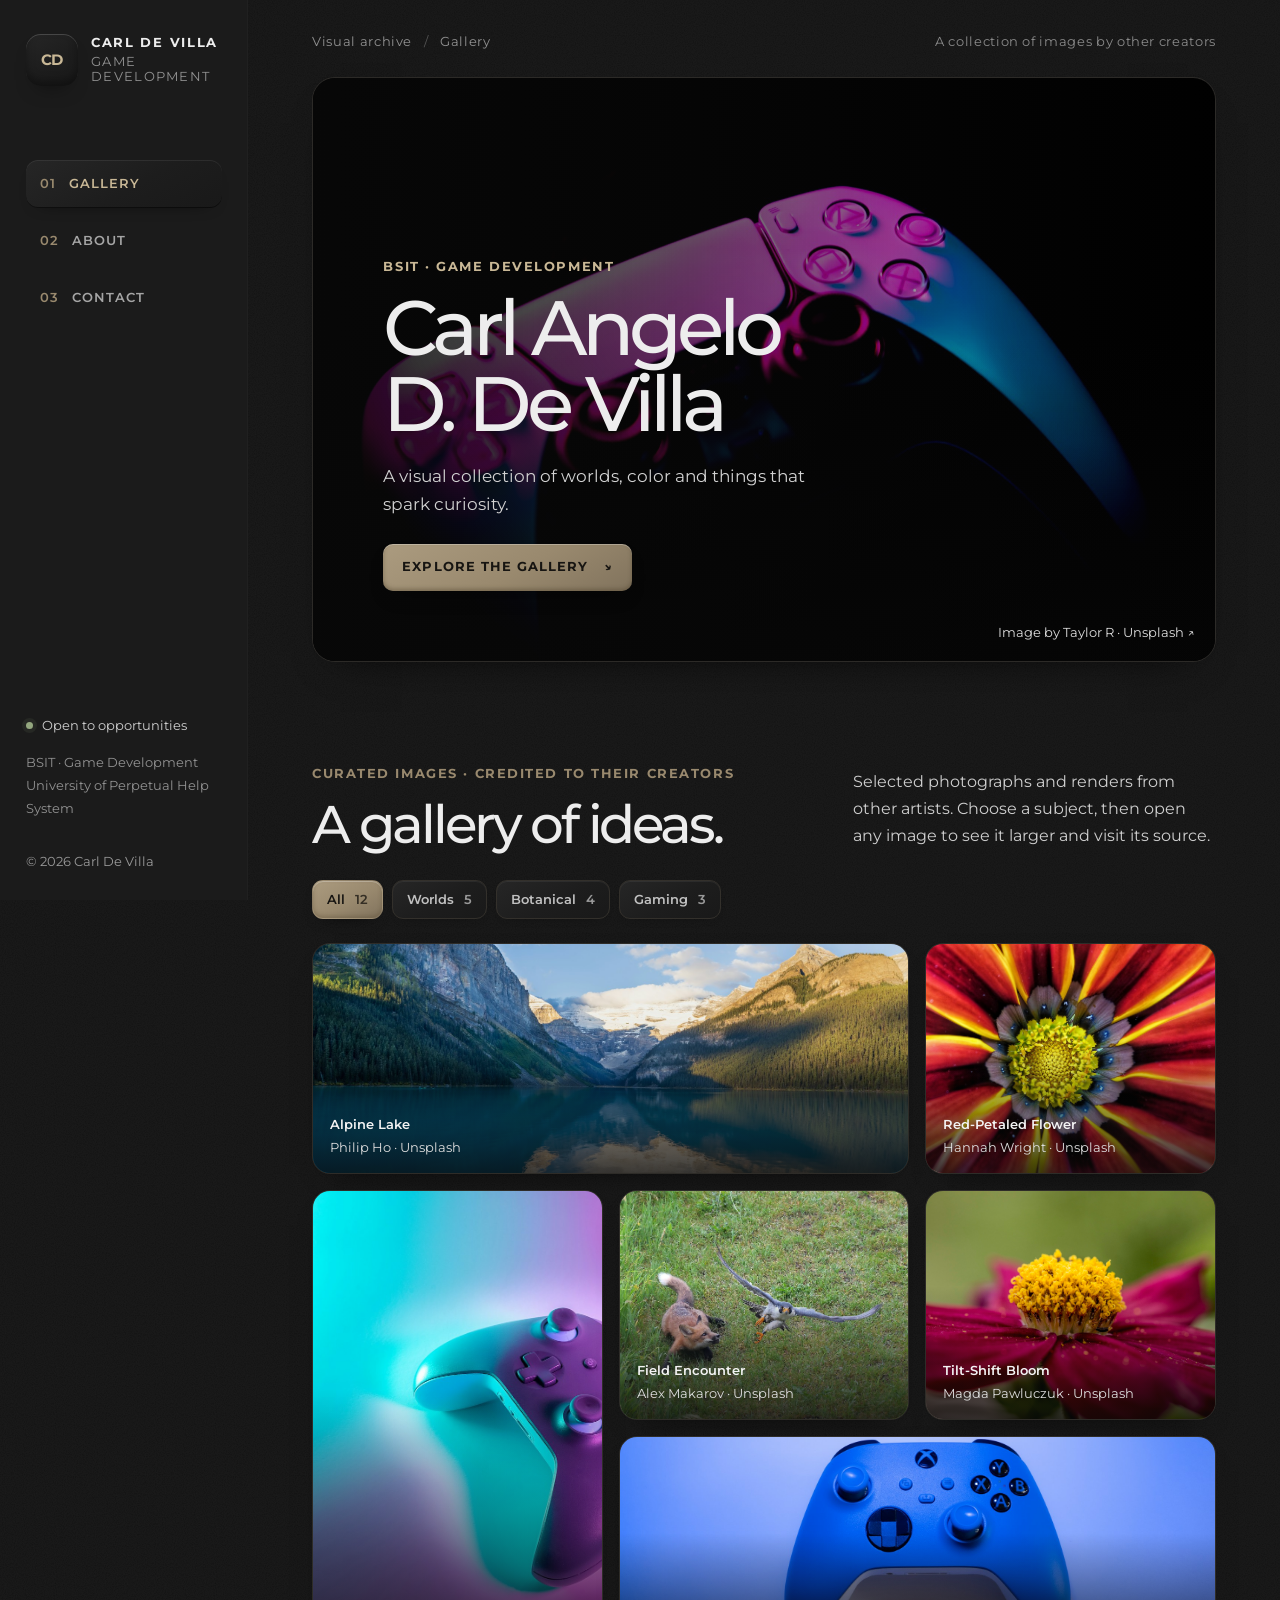
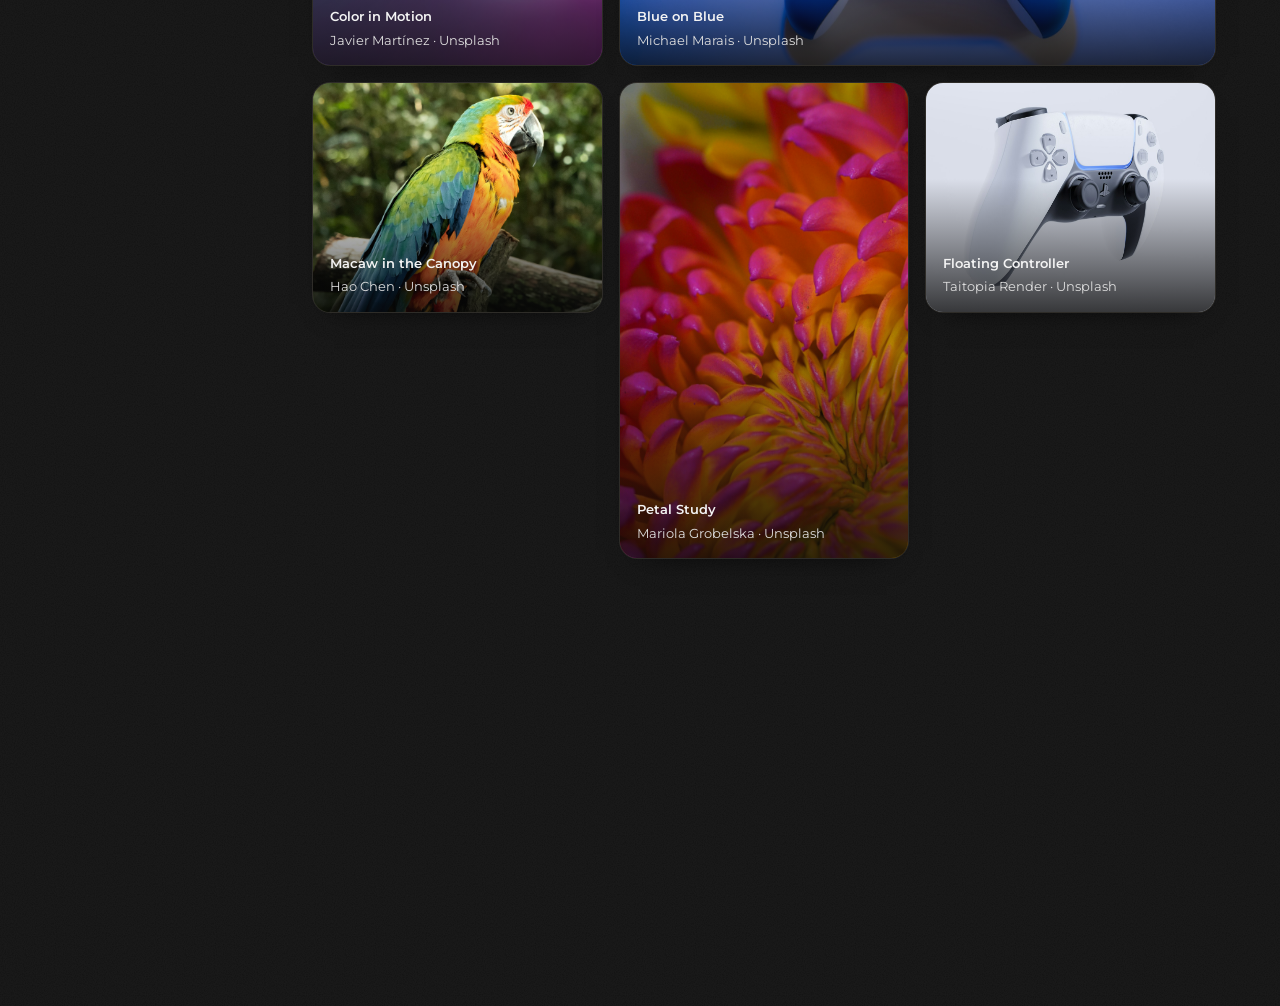
==== index.html @ 21df30ee "Build DeVilla portfolio site" ====
<!doctype html>
<html lang="en">
<head>
  <meta charset="utf-8">
  <meta name="viewport" content="width=device-width, initial-scale=1">
  <meta name="theme-color" content="#121212">
  <meta name="description" content="A curated visual gallery by Carl Angelo D. De Villa, a BSIT Game Development student.">
  <title>Carl Angelo D. De Villa — Visual Gallery</title>
  <link rel="icon" href="assets/images/favicon.svg" type="image/svg+xml">
  <link rel="preconnect" href="https://fonts.googleapis.com">
  <link rel="preconnect" href="https://fonts.gstatic.com" crossorigin>
  <link href="https://fonts.googleapis.com/css2?family=Montserrat:wght@400;500;600;700&display=swap" rel="stylesheet">
  <link rel="stylesheet" href="assets/css/site.css">
</head>
<body>
  <a class="skip-link" href="#main">Skip to content</a>
  <div class="layout">
    <aside class="sidebar">
      <div class="sidebar-top">
        <a class="brand" href="index.html" aria-label="Carl De Villa, gallery home">
          <span class="brand-mark" aria-hidden="true">CD</span>
          <span class="brand-copy"><strong>CARL DE VILLA</strong><small>GAME DEVELOPMENT</small></span>
        </a>
        <button class="menu-toggle" type="button" aria-expanded="false" aria-controls="site-nav" aria-label="Open navigation"><span></span><span></span></button>
      </div>
      <nav class="nav" id="site-nav" aria-label="Main navigation">
        <a class="nav-link active" href="index.html" aria-current="page"><span class="nav-number">01</span> Gallery</a>
        <a class="nav-link" href="about.html"><span class="nav-number">02</span> About</a>
        <a class="nav-link" href="contact.html"><span class="nav-number">03</span> Contact</a>
      </nav>
      <div class="sidebar-bottom">
        <p class="availability"><span class="status-dot"></span> Open to opportunities</p>
        <p class="sidebar-note">BSIT · Game Development<br>University of Perpetual Help System</p>
        <span class="sidebar-copyright">© 2026 Carl De Villa</span>
      </div>
    </aside>

    <main id="main" class="main-content">
      <header class="topline">
        <span class="breadcrumb">Visual archive <span>/</span> Gallery</span>
        <span class="topline-note">A collection of images by other creators</span>
      </header>

      <section class="hero clay-panel" data-reveal aria-labelledby="hero-title">
        <img class="hero-image" src="assets/images/hero-controller.jpg" alt="A game controller illuminated in vivid magenta and blue light" fetchpriority="high">
        <div class="hero-shade"></div>
        <div class="hero-copy">
          <p class="eyebrow">BSIT · GAME DEVELOPMENT</p>
          <h1 id="hero-title">Carl Angelo<br>D. De Villa</h1>
          <p class="hero-subtitle">A visual collection of worlds, color and things that spark curiosity.</p>
          <a class="button button-gold" href="#gallery">Explore the gallery <span aria-hidden="true">↘</span></a>
        </div>
        <a class="hero-credit" href="https://unsplash.com/photos/a-video-game-controller-wjER4Ywen0M" target="_blank" rel="noreferrer">Image by Taylor R · Unsplash ↗</a>
      </section>

      <section class="gallery-section" id="gallery" aria-labelledby="gallery-title">
        <div class="section-heading" data-reveal>
          <div>
            <p class="eyebrow">CURATED IMAGES · CREDITED TO THEIR CREATORS</p>
            <h2 id="gallery-title">A gallery of ideas.</h2>
          </div>
          <p class="section-intro">Selected photographs and renders from other artists. Choose a subject, then open any image to see it larger and visit its source.</p>
        </div>

        <div class="filters" data-reveal role="group" aria-label="Filter gallery images">
          <button class="filter-button active" type="button" data-filter="all" aria-pressed="true">All <span>12</span></button>
          <button class="filter-button" type="button" data-filter="worlds" aria-pressed="false">Worlds <span>5</span></button>
          <button class="filter-button" type="button" data-filter="botanical" aria-pressed="false">Botanical <span>4</span></button>
          <button class="filter-button" type="button" data-filter="gaming" aria-pressed="false">Gaming <span>3</span></button>
        </div>

        <div class="gallery-grid">
          <button class="gallery-item item-wide" data-reveal type="button" data-category="worlds" data-image="assets/images/alpine-lake.jpg" data-title="Alpine Lake" data-credit="Philip Ho" data-source="https://unsplash.com/photos/a-lake-surrounded-by-mountains-under-a-blue-sky-2HFe1VFPlyQ" aria-label="View Alpine Lake by Philip Ho larger">
            <img src="assets/images/alpine-lake.jpg" alt="A clear alpine lake reflecting a mountain range" loading="lazy">
            <span class="image-open" aria-hidden="true">↗</span><span class="image-caption"><strong>Alpine Lake</strong><small>Philip Ho · Unsplash</small></span>
          </button>
          <button class="gallery-item" data-reveal type="button" data-category="botanical" data-image="assets/images/flower-red.jpg" data-title="Red-Petaled Flower" data-credit="Hannah Wright" data-source="https://unsplash.com/photos/red-petaled-flower-SWt5onUb10I" aria-label="View Red-Petaled Flower by Hannah Wright larger">
            <img src="assets/images/flower-red.jpg" alt="Close-up of a red flower with yellow and purple details" loading="lazy">
            <span class="image-open" aria-hidden="true">↗</span><span class="image-caption"><strong>Red-Petaled Flower</strong><small>Hannah Wright · Unsplash</small></span>
          </button>
          <button class="gallery-item item-tall" data-reveal type="button" data-category="gaming" data-image="assets/images/controller-red.jpg" data-title="Color in Motion" data-credit="Javier Martínez" data-source="https://unsplash.com/photos/red-xbox-one-game-controller-hUD0PUczwJQ" aria-label="View Color in Motion by Javier Martínez larger">
            <img src="assets/images/controller-red.jpg" alt="A red game controller photographed in colored light" loading="lazy">
            <span class="image-open" aria-hidden="true">↗</span><span class="image-caption"><strong>Color in Motion</strong><small>Javier Martínez · Unsplash</small></span>
          </button>
          <button class="gallery-item" data-reveal type="button" data-category="worlds" data-image="assets/images/fox-field.jpg" data-title="Field Encounter" data-credit="Alex Makarov" data-source="https://unsplash.com/photos/a-red-fox-chasing-a-bird-in-the-grass-o6L7-a0dQ_0" aria-label="View Field Encounter by Alex Makarov larger">
            <img src="assets/images/fox-field.jpg" alt="A fox and a bird in a grassy field" loading="lazy">
            <span class="image-open" aria-hidden="true">↗</span><span class="image-caption"><strong>Field Encounter</strong><small>Alex Makarov · Unsplash</small></span>
          </button>
          <button class="gallery-item" data-reveal type="button" data-category="botanical" data-image="assets/images/flower-pink.jpg" data-title="Tilt-Shift Bloom" data-credit="Magda Pawluczuk" data-source="https://unsplash.com/photos/pink-flower-in-tilt-shift-lens-6fVCfBMdAok" aria-label="View Tilt-Shift Bloom by Magda Pawluczuk larger">
            <img src="assets/images/flower-pink.jpg" alt="A pink flower in a shallow-focus close-up" loading="lazy">
            <span class="image-open" aria-hidden="true">↗</span><span class="image-caption"><strong>Tilt-Shift Bloom</strong><small>Magda Pawluczuk · Unsplash</small></span>
          </button>
          <button class="gallery-item item-wide" data-reveal type="button" data-category="gaming" data-image="assets/images/controller-blue.jpg" data-title="Blue on Blue" data-credit="Michael Marais" data-source="https://unsplash.com/photos/a-close-up-of-a-blue-controller-on-a-blue-background-7XEwZIM6mf0" aria-label="View Blue on Blue by Michael Marais larger">
            <img src="assets/images/controller-blue.jpg" alt="A blue gaming controller against a blue background" loading="lazy">
            <span class="image-open" aria-hidden="true">↗</span><span class="image-caption"><strong>Blue on Blue</strong><small>Michael Marais · Unsplash</small></span>
          </button>
          <button class="gallery-item" data-reveal type="button" data-category="worlds" data-image="assets/images/macaw.jpg" data-title="Macaw in the Canopy" data-credit="Hao Chen" data-source="https://unsplash.com/es/fotos/un-colorido-guacamayo-se-pos-a-en-la-rama-de-un-arbol-PMeJhkvUKUA" aria-label="View Macaw in the Canopy by Hao Chen larger">
            <img src="assets/images/macaw.jpg" alt="A colorful macaw perched among green leaves" loading="lazy">
            <span class="image-open" aria-hidden="true">↗</span><span class="image-caption"><strong>Macaw in the Canopy</strong><small>Hao Chen · Unsplash</small></span>
          </button>
          <button class="gallery-item item-tall" data-reveal type="button" data-category="botanical" data-image="assets/images/flower-petals.jpg" data-title="Petal Study" data-credit="Mariola Grobelska" data-source="https://unsplash.com/pt-br/fotografias/close-up-de-petalas-de-flores-vermelhas-e-alaranjadas-vibrantes-y5XjqdMdlKo" aria-label="View Petal Study by Mariola Grobelska larger">
            <img src="assets/images/flower-petals.jpg" alt="Layered red, orange, and pink flower petals" loading="lazy">
            <span class="image-open" aria-hidden="true">↗</span><span class="image-caption"><strong>Petal Study</strong><small>Mariola Grobelska · Unsplash</small></span>
          </button>
          <button class="gallery-item" data-reveal type="button" data-category="gaming" data-image="assets/images/controller-render.jpg" data-title="Floating Controller" data-credit="Taitopia Render" data-source="https://unsplash.com/photos/a-video-game-controller-flying-through-the-air-B6oBCNG7IK4" aria-label="View Floating Controller by Taitopia Render larger">
            <img src="assets/images/controller-render.jpg" alt="A clean 3D render of a game controller floating against a pale backdrop" loading="lazy">
            <span class="image-open" aria-hidden="true">↗</span><span class="image-caption"><strong>Floating Controller</strong><small>Taitopia Render · Unsplash</small></span>
          </button>
          <button class="gallery-item" data-reveal type="button" data-category="botanical" data-image="assets/images/flower-yellow.jpg" data-title="Yellow Flower Study" data-credit="Anna Rozwadowska" data-source="https://unsplash.com/photos/yellow-and-black-flower-in-macro-lens-photography-UBiMNCmJEk0" aria-label="View Yellow Flower Study by Anna Rozwadowska larger">
            <img src="assets/images/flower-yellow.jpg" alt="A yellow flower viewed close up, showing its detailed center" loading="lazy">
            <span class="image-open" aria-hidden="true">↗</span><span class="image-caption"><strong>Yellow Flower Study</strong><small>Anna Rozwadowska · Unsplash</small></span>
          </button>
          <button class="gallery-item item-wide" data-reveal type="button" data-category="worlds" data-image="assets/images/city-night.jpg" data-title="After Dark" data-credit="Tsuyoshi Kozu" data-source="https://unsplash.com/photos/skyscrapers-with-illuminated-windows-at-night-ilFsK20ZP4c" aria-label="View After Dark by Tsuyoshi Kozu larger">
            <img src="assets/images/city-night.jpg" alt="City skyscrapers glowing after dark" loading="lazy">
            <span class="image-open" aria-hidden="true">↗</span><span class="image-caption"><strong>After Dark</strong><small>Tsuyoshi Kozu · Unsplash</small></span>
          </button>
          <button class="gallery-item" data-reveal type="button" data-category="worlds" data-image="assets/images/aurora.jpg" data-title="Northern Lights" data-credit="Vincent Guth" data-source="https://unsplash.com/photos/silhouette-of-trees-near-aurora-borealis-at-night-62V7ntlKgL8" aria-label="View Northern Lights by Vincent Guth larger">
            <img src="assets/images/aurora.jpg" alt="Aurora Borealis glowing above a pine forest at night" loading="lazy">
            <span class="image-open" aria-hidden="true">↗</span><span class="image-caption"><strong>Northern Lights</strong><small>Vincent Guth · Unsplash</small></span>
          </button>
        </div>

        <p class="gallery-footnote" data-reveal>All photographs and renders belong to their credited creators. Select a credit to visit the original image page on Unsplash.</p>
      </section>

      <footer class="site-footer" data-reveal>
        <a class="footer-name" href="about.html">Carl Angelo D. De Villa</a>
        <p>Visual archive · 2026</p>
      </footer>
    </main>
  </div>

  <dialog class="lightbox" aria-label="Image viewer">
    <button class="lightbox-close" type="button" aria-label="Close image viewer">×</button>
    <button class="lightbox-nav previous" type="button" aria-label="Previous image">←</button>
    <figure>
      <img src="" alt="">
      <figcaption><span class="lightbox-title"></span><a class="lightbox-source" href="#" target="_blank" rel="noreferrer"></a></figcaption>
    </figure>
    <button class="lightbox-nav next" type="button" aria-label="Next image">→</button>
  </dialog>
  <script src="assets/js/site.js" defer></script>
</body>
</html>
---- assets/css/site.css ----
:root {
  color-scheme: dark;
  --bg: #121212;
  --side: #1b1b1b;
  --surface: #1c1c1c;
  --line: #292929;
  --text: #ededed;
  --soft: #cfcfcf;
  --muted: #a5a5a5;
  --dim: #929292;
  --accent: #99896e;
  --accent-hi: #c9b896;
  --clay-bg: linear-gradient(150deg, #262626 0%, #1d1d1d 55%, #191919 100%);
  --clay-shadow: inset 0 1px 0 rgba(255,255,255,.07), inset 0 -1px 0 rgba(0,0,0,.55), 0 18px 40px -28px rgba(0,0,0,.9);
  --clay-gold: linear-gradient(150deg, #ab9b7f 0%, #99896e 55%, #81735d 100%);
  --ease: cubic-bezier(.2,.7,.2,1);
  --gutter: clamp(22px, 5vw, 76px);
}

* { box-sizing: border-box; }
html { min-width: 320px; scroll-behavior: smooth; background: var(--bg); }
body {
  min-width: 320px;
  margin: 0;
  color: var(--text);
  background-color: var(--bg);
  background-image: url("data:image/svg+xml,%3Csvg xmlns='http://www.w3.org/2000/svg' width='160' height='160'%3E%3Cfilter id='n'%3E%3CfeTurbulence type='fractalNoise' baseFrequency='.9' numOctaves='2' stitchTiles='stitch'/%3E%3CfeColorMatrix values='0 0 0 0 1 0 0 0 0 1 0 0 0 0 1 0 0 0 .045 0'/%3E%3C/filter%3E%3Crect width='100%25' height='100%25' filter='url(%23n)'/%3E%3C/svg%3E");
  font-family: Montserrat, system-ui, sans-serif;
  font-size: 16px;
  line-height: 1.65;
  -webkit-font-smoothing: antialiased;
}
a { color: inherit; text-decoration: none; }
button { color: inherit; font: inherit; }
img { display: block; max-width: 100%; }
::selection { color: var(--bg); background: var(--accent-hi); }
:focus-visible { outline: 2px solid var(--accent-hi); outline-offset: 4px; }
.skip-link { position: fixed; z-index: 1000; top: 12px; left: 12px; padding: 10px 15px; transform: translateY(-160%); background: var(--accent-hi); color: #171512; border-radius: 8px; }
.skip-link:focus { transform: translateY(0); }

/* The shared frame, warm-metal accent and soft clay surfaces follow Carl's visual reference. */
.layout { min-height: 100vh; }
.sidebar {
  position: fixed;
  inset: 0 auto 0 0;
  z-index: 20;
  width: 248px;
  display: flex;
  flex-direction: column;
  padding: 34px 26px 26px;
  background: var(--side);
  box-shadow: inset -1px 0 0 rgba(255,255,255,.025);
}
.brand { display: flex; align-items: center; gap: 13px; min-width: 0; }
.brand-mark {
  width: 52px; height: 52px; flex: 0 0 auto;
  display: grid; place-items: center;
  border-radius: 15px;
  color: var(--accent-hi);
  background: var(--clay-bg);
  box-shadow: inset 0 1px 0 rgba(255,255,255,.17), inset 0 -5px 8px rgba(0,0,0,.36), 0 11px 23px -16px #000;
  font-size: 15px; font-weight: 700; letter-spacing: -.06em;
}
.brand-copy { display: grid; gap: 3px; line-height: 1.2; }
.brand-copy strong { font-size: 13px; letter-spacing: .13em; }
.brand-copy small { color: var(--dim); font-size: 13px; letter-spacing: .1em; }
.nav { display: grid; gap: 9px; margin-top: 74px; }
.nav-link {
  display: flex; align-items: center; gap: 13px;
  min-height: 48px; padding: 0 14px;
  color: var(--muted); border-radius: 12px;
  font-size: 13px; font-weight: 600; letter-spacing: .08em; text-transform: uppercase;
  transition: color .2s ease, background .2s ease, transform .2s ease, box-shadow .2s ease;
}
.nav-link:hover { color: var(--text); background: #222; transform: translateX(2px); }
.nav-link.active { color: var(--accent-hi); background: var(--clay-bg); box-shadow: inset 0 1px 0 rgba(255,255,255,.07), inset 0 -1px 0 rgba(0,0,0,.55), 0 7px 18px -15px #000; }
.nav-number { color: var(--accent); font-size: 13px; letter-spacing: .08em; }
.sidebar-bottom { margin-top: auto; }
.availability { display: flex; align-items: center; gap: 9px; margin: 0 0 15px; color: var(--soft); font-size: 13px; }
.status-dot { width: 7px; height: 7px; border-radius: 50%; background: #94a77f; box-shadow: 0 0 0 4px rgba(148,167,127,.09); }
.sidebar-note { margin: 0 0 28px; color: var(--dim); font-size: 13px; line-height: 1.75; }
.sidebar-copyright { color: #999; font-size: 13px; }
.menu-toggle { display: none; }

.main-content { max-width: 1800px; min-width: 0; margin-left: 248px; padding: 31px var(--gutter) 44px; }
.topline { display: flex; justify-content: space-between; align-items: center; gap: 18px; margin-bottom: 24px; min-height: 22px; color: var(--dim); font-size: 13px; letter-spacing: .05em; }
.breadcrumb span { padding: 0 8px; color: #555; }
.breadcrumb a:hover { color: var(--accent-hi); }
.topline-note { color: #8b8b8b; }
.clay-panel { background: var(--clay-bg); border: 1px solid #2c2a27; box-shadow: var(--clay-shadow); }

.hero { min-height: min(65vh, 610px); position: relative; display: flex; align-items: end; overflow: hidden; border-radius: 23px; isolation: isolate; }
.hero-image { position: absolute; z-index: -2; inset: 0; width: 100%; height: 100%; object-fit: cover; object-position: center 46%; }
.hero-shade { position: absolute; z-index: -1; inset: 0; background: linear-gradient(90deg, rgba(8,8,8,.89) 0%, rgba(8,8,8,.63) 42%, rgba(8,8,8,.1) 100%), linear-gradient(0deg, rgba(8,8,8,.55), transparent 55%); }
.hero-copy { max-width: 720px; padding: clamp(30px, 5.5vw, 78px); }
.eyebrow { margin: 0 0 13px; color: var(--accent-hi); font-size: 13px; font-weight: 700; letter-spacing: .12em; line-height: 1.5; }
.hero h1 { max-width: 700px; margin: 0; font-size: clamp(43px, 6vw, 84px); font-weight: 500; letter-spacing: -.065em; line-height: .99; text-wrap: balance; }
.hero-subtitle { max-width: 440px; margin: 20px 0 25px; color: #d2d2d2; font-size: clamp(16px, 1.35vw, 18px); }
.button { min-height: 47px; display: inline-flex; align-items: center; justify-content: center; gap: 16px; padding: 0 19px; border: 0; border-radius: 10px; font-size: 13px; font-weight: 700; letter-spacing: .08em; text-transform: uppercase; transition: transform .2s var(--ease), box-shadow .2s ease, filter .2s ease; }
.button:hover { transform: translateY(-2px); filter: brightness(1.06); }
.button-gold { color: #171512; background: var(--clay-gold); box-shadow: inset 0 1px 0 rgba(255,255,255,.3), inset 0 -2px 4px rgba(72,59,38,.42), 0 10px 24px -15px #000; }
.hero-credit { position: absolute; right: 20px; bottom: 18px; color: #dedede; font-size: 13px; }
.hero-credit:hover { color: white; }

.gallery-section { padding-top: clamp(66px, 8vw, 108px); }
.section-heading { display: grid; grid-template-columns: minmax(0,1fr) minmax(240px,.72fr); align-items: end; gap: 38px; margin-bottom: 28px; }
.section-heading .eyebrow { color: var(--accent); }
.section-heading h2, .about-copy h1, .contact-intro h1 { margin: 0; font-size: clamp(34px, 4.15vw, 57px); font-weight: 500; letter-spacing: -.06em; line-height: 1.04; text-wrap: balance; }
.section-intro { max-width: 420px; margin: 0 0 3px; color: var(--soft); font-size: 16px; line-height: 1.7; }
.filters { display: flex; flex-wrap: wrap; gap: 9px; margin: 0 0 24px; }
.filter-button { display: inline-flex; align-items: center; gap: 10px; min-height: 39px; padding: 0 14px; border: 1px solid #33302b; border-radius: 11px; color: #c1c1c1; background: var(--clay-bg); box-shadow: inset 0 1px 0 rgba(255,255,255,.06), 0 5px 13px -12px #000; font-size: 13px; font-weight: 600; cursor: pointer; transition: border-color .18s, color .18s, transform .18s, background .18s; }
.filter-button span { color: #999; font-size: 13px; }
.filter-button:hover { transform: translateY(-1px); color: var(--text); border-color: #574f41; }
.filter-button.active { color: #171512; border-color: transparent; background: var(--clay-gold); box-shadow: inset 0 1px 0 rgba(255,255,255,.28), inset 0 -2px 4px rgba(72,59,38,.3), 0 7px 17px -12px #000; }
.filter-button.active span { color: #352f25; }
.gallery-grid { display: grid; grid-template-columns: repeat(3, minmax(0,1fr)); grid-auto-rows: minmax(175px, 18vw); grid-auto-flow: dense; gap: 16px; }
.gallery-item { position: relative; min-width: 0; min-height: 195px; overflow: hidden; padding: 0; border: 1px solid #2e2c28; border-radius: 18px; background: var(--clay-bg); box-shadow: inset 0 1px 0 rgba(255,255,255,.07), 0 13px 30px -22px #000; cursor: zoom-in; text-align: left; isolation: isolate; transition: transform .28s var(--ease), border-color .25s ease, box-shadow .25s ease; }
.gallery-item:hover { z-index: 1; transform: translateY(-3px); border-color: #645742; box-shadow: inset 0 1px 0 rgba(255,255,255,.11), 0 18px 36px -23px #000; }
.gallery-item img { position: absolute; inset: 0; width: 100%; height: 100%; object-fit: cover; transition: transform .55s var(--ease), filter .3s ease; }
.gallery-item:hover img { transform: scale(1.045); }
.gallery-item::after { content: ""; position: absolute; inset: 42% 0 0; z-index: 0; pointer-events: none; background: linear-gradient(transparent, rgba(8,8,8,.83)); opacity: .93; }
.item-wide { grid-column: span 2; }
.item-tall { grid-row: span 2; }
.image-open { position: absolute; z-index: 1; top: 13px; right: 13px; width: 31px; height: 31px; display: grid; place-items: center; border: 1px solid rgba(255,255,255,.18); border-radius: 10px; color: white; background: rgba(18,18,18,.86); opacity: 0; transform: translateY(4px); transition: opacity .2s, transform .2s; }
.gallery-item:hover .image-open, .gallery-item:focus-visible .image-open { opacity: 1; transform: none; }
.image-caption { position: absolute; z-index: 1; inset: auto 17px 14px; display: grid; gap: 2px; }
.image-caption strong { color: #f3f3f3; font-size: 13px; font-weight: 600; }
.image-caption small { color: #dedede; font-size: 13px; }
.gallery-item[hidden] { display: none; }
.gallery-footnote { margin: 21px 0 0; color: #a1a1a1; font-size: 13px; }
.site-footer { display: flex; justify-content: space-between; gap: 18px; align-items: center; margin-top: 74px; padding-top: 18px; border-top: 1px solid #292929; color: #929292; font-size: 13px; }
.site-footer p { margin: 0; }
.footer-name { color: #b5b5b5; }
.footer-name:hover { color: var(--accent-hi); }

.page-main { min-height: 100vh; display: flex; flex-direction: column; }
.about-hero { display: grid; grid-template-columns: minmax(200px,.65fr) minmax(0,1fr); gap: clamp(32px, 6vw, 86px); align-items: center; min-height: 560px; padding: clamp(32px, 5vw, 72px); border-radius: 22px; }
.about-visual { position: relative; width: min(100%, 360px); height: 420px; margin: auto; overflow: hidden; border: 1px solid #38352f; border-radius: 18px; background: #1a1a1a; box-shadow: inset 0 1px 0 rgba(255,255,255,.08), 0 24px 50px -34px #000; }
.about-visual img { width: 100%; height: 100%; object-fit: cover; }
.about-visual::after, .contact-visual::after { content: ""; position: absolute; inset: 55% 0 0; background: linear-gradient(transparent, rgba(0,0,0,.78)); pointer-events: none; }
.about-visual figcaption, .contact-visual figcaption { position: absolute; z-index: 1; right: 15px; bottom: 13px; left: 15px; color: #eee; font-size: 13px; }
.about-visual a, .contact-visual a { color: var(--accent-hi); }
.about-copy { max-width: 690px; }
.about-copy .eyebrow, .contact-intro .eyebrow { color: var(--accent); }
.about-copy h1 { margin-bottom: 24px; }
.about-copy p:not(.eyebrow) { max-width: 630px; color: var(--soft); font-size: 16px; line-height: 1.8; }
.about-copy .about-lede { color: var(--text) !important; font-size: 17px !important; }
.about-copy .button { margin-top: 7px; }
.about-note { max-width: 720px; margin: auto; padding: 80px 0; }
.about-note h2 { margin: 0 0 12px; font-size: clamp(29px, 3.5vw, 44px); font-weight: 500; letter-spacing: -.055em; }
.about-note p:last-child { max-width: 560px; color: var(--soft); }
.contact-wrap { display: grid; grid-template-columns: minmax(0,1.05fr) minmax(320px,.95fr); gap: clamp(28px, 5vw, 70px); align-items: stretch; margin: clamp(38px, 8vh, 90px) auto; width: min(100%, 1100px); }
.contact-visual { position: relative; min-height: min(70vh, 680px); margin: 0; overflow: hidden; border-radius: 20px; background: #1a1a1a; }
.contact-visual img { position: absolute; inset: 0; width: 100%; height: 100%; object-fit: cover; }
.contact-content { display: flex; flex-direction: column; justify-content: center; gap: 22px; }
.contact-intro { padding-top: 0; }
.contact-intro h1 { margin-bottom: 18px; }
.contact-intro > p:last-child { max-width: 440px; color: var(--soft); }
.contact-card { padding: 24px clamp(22px,3vw,38px); border-radius: 18px; }
.contact-row { display: grid; gap: 7px; padding: 18px 0; border-bottom: 1px solid #34322e; }
.contact-row:last-of-type { border-bottom: 0; }
.contact-label { color: var(--accent-hi); font-size: 13px; font-weight: 700; letter-spacing: .18em; }
.contact-row a, .contact-row > span:last-child { color: var(--text); font-size: clamp(13px,1.4vw,16px); overflow-wrap: anywhere; }
.contact-row a { display: flex; justify-content: space-between; gap: 12px; }
.contact-row a:hover { color: var(--accent-hi); }
.contact-hint { margin: 7px 0 0; color: #a1a1a1; font-size: 13px; }

.lightbox { position: fixed; inset: 0; width: min(94vw, 1320px); max-width: none; max-height: 94svh; padding: 48px 68px 30px; overflow: visible; border: 1px solid #37332c; border-radius: 20px; color: var(--text); background: #171717; box-shadow: 0 30px 100px #000b; }
.lightbox::backdrop { background: rgba(0,0,0,.84); }
.lightbox figure { display: grid; place-items: center; gap: 15px; height: 100%; margin: 0; }
.lightbox figure img { width: 100%; height: min(74svh, 880px); object-fit: contain; }
.lightbox figcaption { width: 100%; display: flex; justify-content: space-between; align-items: center; gap: 18px; color: #ddd; font-size: 13px; }
.lightbox-source { color: var(--accent-hi); }
.lightbox-close, .lightbox-nav { position: absolute; z-index: 2; display: grid; place-items: center; border: 1px solid #45413a; border-radius: 12px; background: var(--clay-bg); box-shadow: inset 0 1px 0 rgba(255,255,255,.08), 0 8px 20px -15px #000; cursor: pointer; transition: transform .18s, color .18s, border-color .18s; }
.lightbox-close:hover, .lightbox-nav:hover { transform: translateY(-2px); color: var(--accent-hi); border-color: var(--accent); }
.lightbox-close { top: 14px; right: 14px; width: 39px; height: 39px; font-size: 26px; line-height: 1; }
.lightbox-nav { top: 50%; width: 42px; height: 42px; font-size: 18px; }
.lightbox-nav.previous { left: 13px; }
.lightbox-nav.next { right: 13px; }

@view-transition { navigation: auto; }
::view-transition-old(root) { animation: page-out .2s ease both; }
::view-transition-new(root) { animation: page-in .32s var(--ease) both; }
@keyframes page-out { to { opacity: 0; transform: translateY(-6px); } }
@keyframes page-in { from { opacity: 0; transform: translateY(9px); } to { opacity: 1; transform: none; } }
.fallback-vt main { animation: page-in .3s var(--ease) both; }
.fallback-vt.leaving main { animation: page-out .2s ease both; }

/* Quiet entrances echo the page change and keep the photo gallery from arriving all at once. */
.has-js [data-reveal] { opacity: 0; transform: translateY(16px); transition: opacity .55s var(--ease), transform .55s var(--ease); }
.has-js [data-reveal].revealed { opacity: 1; transform: none; }
.has-js .hero-image { animation: hero-picture 8s var(--ease) both; }
@keyframes hero-picture { from { transform: scale(1.045); } to { transform: scale(1); } }

@media (min-width: 1600px) { .gallery-grid { grid-auto-rows: 250px; } }
@media (max-width: 1050px) {
  .sidebar { width: 215px; padding-inline: 20px; }
  .main-content { margin-left: 215px; }
  .gallery-grid { grid-template-columns: repeat(2,minmax(0,1fr)); grid-auto-rows: minmax(190px, 25vw); }
  .item-wide { grid-column: span 2; }
  .item-tall { grid-row: span 1; }
  .about-hero { grid-template-columns: minmax(160px,.5fr) minmax(0,1fr); gap: 36px; }
  .contact-wrap { grid-template-columns: minmax(0,1fr) minmax(0,1fr); gap: 28px; }
  .contact-visual { min-height: 560px; }
}
@media (max-width: 720px) {
  .sidebar { position: sticky; inset: 0 0 auto; width: auto; height: auto; padding: 12px 18px; }
  .sidebar-top { display: flex; align-items: center; justify-content: space-between; gap: 16px; }
  .brand-mark { width: 43px; height: 43px; border-radius: 13px; }
  .brand-copy strong { font-size: 13px; }
  .brand-copy small { font-size: 13px; }
  .menu-toggle { width: 43px; height: 43px; display: grid; align-content: center; justify-items: center; gap: 5px; border: 1px solid #302e29; border-radius: 12px; background: var(--clay-bg); box-shadow: inset 0 1px 0 rgba(255,255,255,.08), 0 6px 15px -12px #000; }
  .menu-toggle span { width: 17px; height: 1px; background: var(--accent-hi); transition: transform .2s; }
  .menu-toggle[aria-expanded="true"] span:first-child { transform: translateY(3px) rotate(45deg); }
  .menu-toggle[aria-expanded="true"] span:last-child { transform: translateY(-3px) rotate(-45deg); }
  .nav { display: none; margin: 13px 0 0; grid-template-columns: repeat(3,minmax(0,1fr)); gap: 7px; }
  .nav.open { display: grid; }
  .nav-link { justify-content: center; gap: 7px; min-height: 42px; padding: 0 6px; font-size: 13px; letter-spacing: .02em; }
  .sidebar-bottom { display: none; }
  .main-content { margin: 0; padding: 17px 18px 30px; }
  .topline { margin-bottom: 15px; font-size: 13px; }
  .topline-note { display: none; }
  .hero { min-height: min(72svh, 620px); border-radius: 18px; }
  .hero-copy { padding: 28px 24px 55px; }
  .hero h1 { font-size: clamp(42px, 12vw, 66px); }
  .hero-credit { bottom: 12px; right: 13px; font-size: 13px; }
  .section-heading { grid-template-columns: 1fr; gap: 12px; margin-bottom: 22px; }
  .section-heading h2 { font-size: clamp(33px, 9vw, 46px); }
  .section-intro { max-width: 580px; font-size: 16px; }
  .gallery-section { padding-top: 57px; }
  .filters { gap: 7px; margin-bottom: 17px; }
  .filter-button { min-height: 36px; padding: 0 11px; font-size: 13px; }
  .gallery-grid { grid-template-columns: repeat(2,minmax(0,1fr)); grid-auto-rows: minmax(150px, 43vw); gap: 10px; }
  .gallery-item { min-height: 150px; border-radius: 13px; }
  .gallery-item.item-wide { grid-column: span 2; }
  .gallery-item.item-tall { grid-row: span 1; }
  .image-caption { inset: auto 11px 10px; }
  .image-caption strong { font-size: 13px; }
  .image-caption small { font-size: 13px; }
  .image-open { width: 27px; height: 27px; top: 8px; right: 8px; opacity: 1; transform: none; }
  .site-footer { margin-top: 46px; font-size: 13px; }
  .about-hero { grid-template-columns: 1fr; gap: 28px; min-height: auto; padding: 28px 22px; border-radius: 17px; }
  .about-visual { width: min(76vw, 310px); height: min(94vw, 360px); }
  .about-copy h1, .contact-intro h1 { font-size: clamp(36px,10vw,52px); }
  .about-copy p:not(.eyebrow) { font-size: 16px; }
  .about-note { padding: 55px 0 16px; }
  .contact-wrap { grid-template-columns: 1fr; gap: 24px; margin: 40px auto 36px; }
  .contact-visual { min-height: 0; height: min(88vw, 390px); }
  .contact-content { gap: 18px; }
  .contact-intro { padding: 0; }
  .contact-card { padding: 16px 20px; }
  .lightbox { width: calc(100vw - 20px); padding: 52px 43px 20px; border-radius: 15px; }
  .lightbox figure img { height: min(70svh, 760px); }
  .lightbox-nav { width: 34px; height: 34px; }
  .lightbox-nav.previous { left: 5px; }
  .lightbox-nav.next { right: 5px; }
  .lightbox figcaption { align-items: flex-start; flex-direction: column; gap: 4px; font-size: 13px; }
}
@media (max-width: 390px) {
  .gallery-grid { grid-template-columns: 1fr; grid-auto-rows: 64vw; }
  .gallery-item.item-wide { grid-column: span 1; }
  .filters { gap: 5px; }
  .filter-button { gap: 6px; padding-inline: 9px; }
  .site-footer { align-items: flex-start; flex-direction: column; gap: 4px; }
}
@media (prefers-reduced-motion: reduce) {
  *, *::before, *::after { scroll-behavior: auto !important; animation-duration: .01ms !important; animation-iteration-count: 1 !important; transition-duration: .01ms !important; }
  .has-js [data-reveal] { opacity: 1; transform: none; }
}
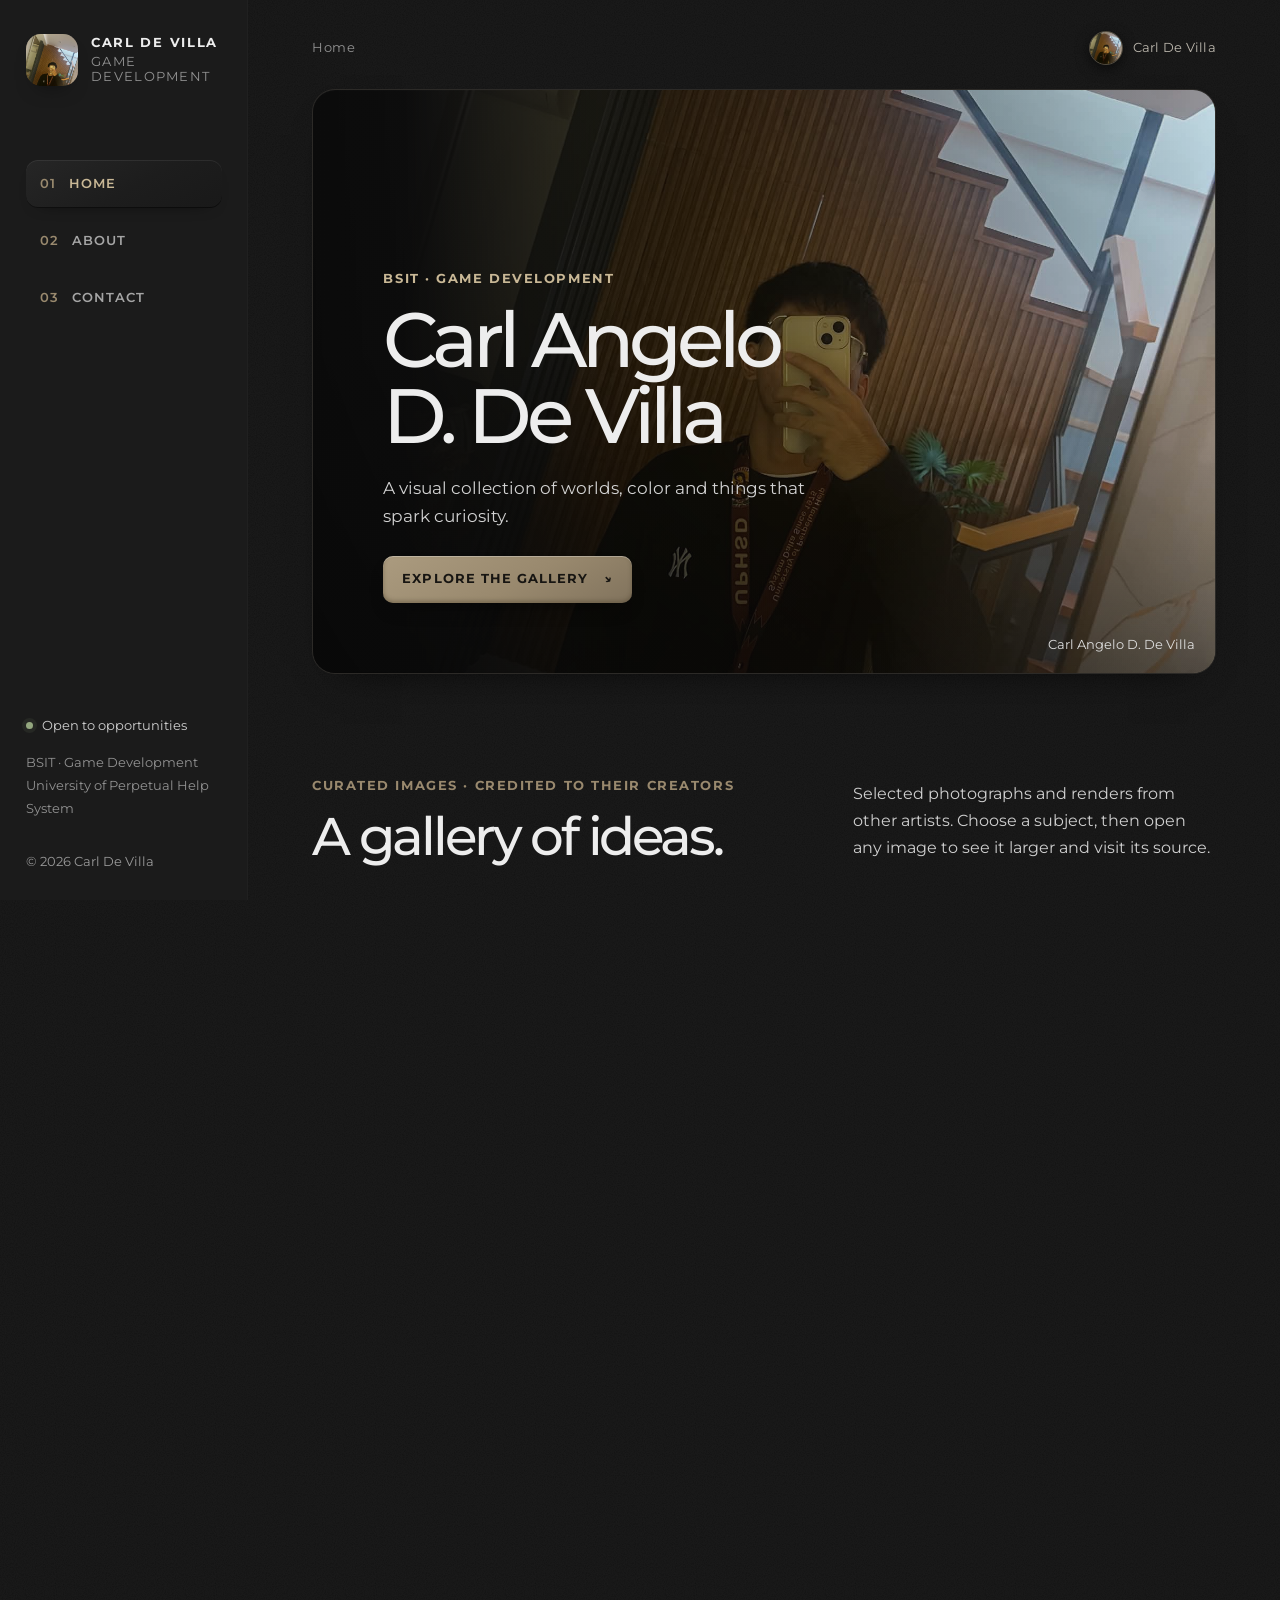
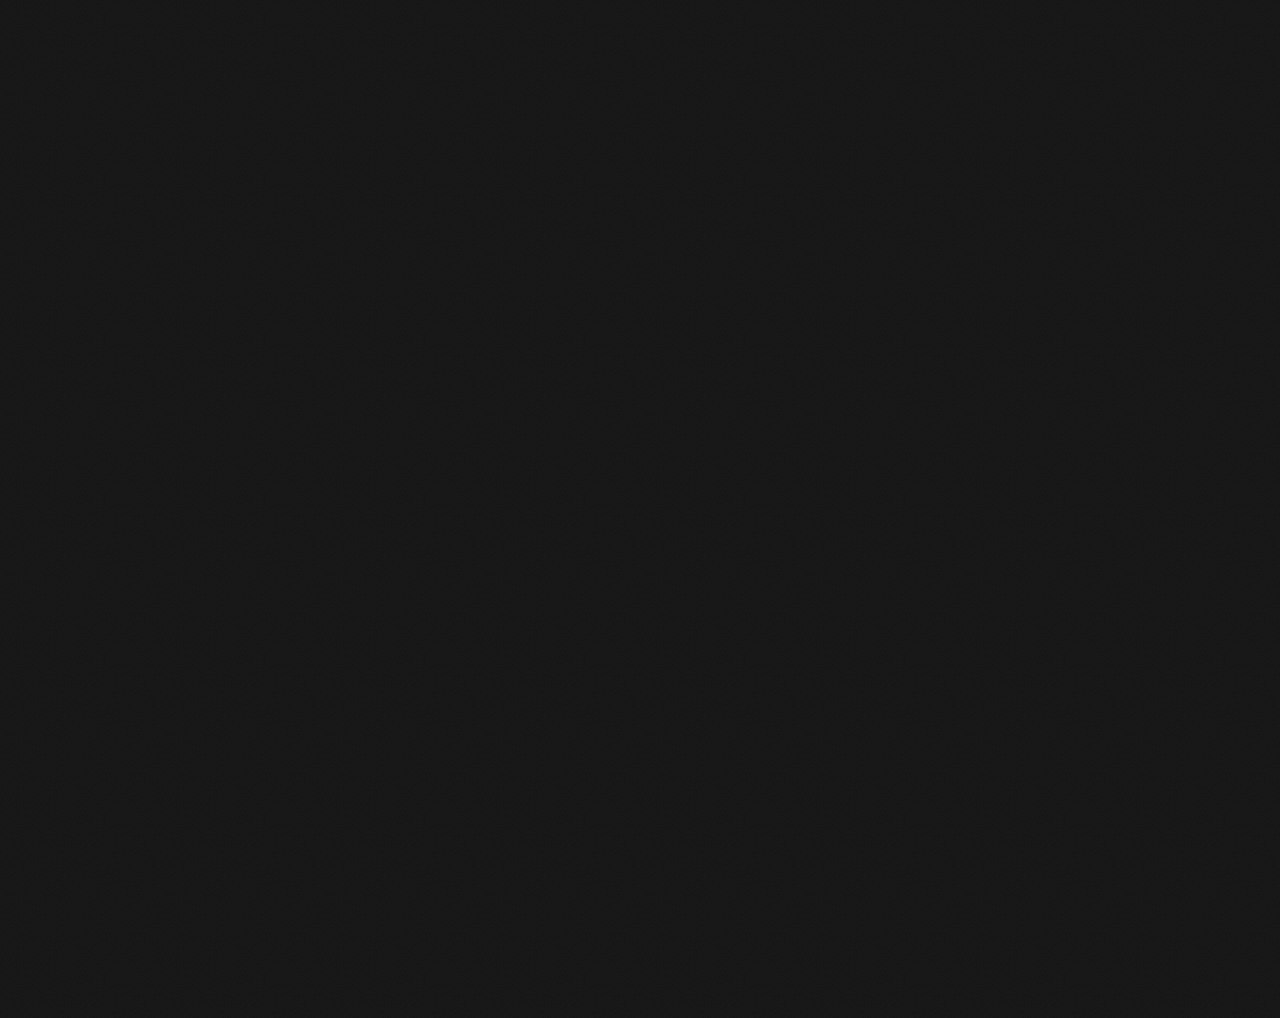
==== commit 2f413bb1: "Add clean routes and interactive portrait" ====
--- a/index.html
+++ b/index.html
@@ -3,142 +3,21 @@
 <head>
   <meta charset="utf-8">
   <meta name="viewport" content="width=device-width, initial-scale=1">
-  <meta name="theme-color" content="#121212">
-  <meta name="description" content="A curated visual gallery by Carl Angelo D. De Villa, a BSIT Game Development student.">
-  <title>Carl Angelo D. De Villa — Visual Gallery</title>
-  <link rel="icon" href="assets/images/favicon.svg" type="image/svg+xml">
-  <link rel="preconnect" href="https://fonts.googleapis.com">
-  <link rel="preconnect" href="https://fonts.gstatic.com" crossorigin>
-  <link href="https://fonts.googleapis.com/css2?family=Montserrat:wght@400;500;600;700&display=swap" rel="stylesheet">
-  <link rel="stylesheet" href="assets/css/site.css">
+  <meta http-equiv="refresh" content="0; url=home/">
+  <meta name="description" content="Carl Angelo D. De Villa — BSIT Game Development student and aspiring game developer.">
+  <link rel="canonical" href="https://unorfl.github.io/DeVillaPortfolio/home/">
+  <meta property="og:type" content="website">
+  <meta property="og:url" content="https://unorfl.github.io/DeVillaPortfolio/">
+  <meta property="og:title" content="Carl Angelo D. De Villa — Portfolio">
+  <meta property="og:description" content="BSIT Game Development student and aspiring game developer.">
+  <meta property="og:image" content="https://unorfl.github.io/DeVillaPortfolio/assets/images/carl-angelo-portrait.png">
+  <meta property="og:image:type" content="image/png">
+  <meta property="og:image:width" content="1536">
+  <meta property="og:image:height" content="2048">
+  <meta property="og:image:alt" content="Carl Angelo D. De Villa in his portrait photo">
+  <meta name="twitter:card" content="summary_large_image">
+  <meta name="twitter:image" content="https://unorfl.github.io/DeVillaPortfolio/assets/images/carl-angelo-portrait.png">
+  <title>Carl Angelo D. De Villa — Portfolio</title>
 </head>
-<body>
-  <a class="skip-link" href="#main">Skip to content</a>
-  <div class="layout">
-    <aside class="sidebar">
-      <div class="sidebar-top">
-        <a class="brand" href="index.html" aria-label="Carl De Villa, gallery home">
-          <span class="brand-mark" aria-hidden="true">CD</span>
-          <span class="brand-copy"><strong>CARL DE VILLA</strong><small>GAME DEVELOPMENT</small></span>
-        </a>
-        <button class="menu-toggle" type="button" aria-expanded="false" aria-controls="site-nav" aria-label="Open navigation"><span></span><span></span></button>
-      </div>
-      <nav class="nav" id="site-nav" aria-label="Main navigation">
-        <a class="nav-link active" href="index.html" aria-current="page"><span class="nav-number">01</span> Gallery</a>
-        <a class="nav-link" href="about.html"><span class="nav-number">02</span> About</a>
-        <a class="nav-link" href="contact.html"><span class="nav-number">03</span> Contact</a>
-      </nav>
-      <div class="sidebar-bottom">
-        <p class="availability"><span class="status-dot"></span> Open to opportunities</p>
-        <p class="sidebar-note">BSIT · Game Development<br>University of Perpetual Help System</p>
-        <span class="sidebar-copyright">© 2026 Carl De Villa</span>
-      </div>
-    </aside>
-
-    <main id="main" class="main-content">
-      <header class="topline">
-        <span class="breadcrumb">Visual archive <span>/</span> Gallery</span>
-        <span class="topline-note">A collection of images by other creators</span>
-      </header>
-
-      <section class="hero clay-panel" data-reveal aria-labelledby="hero-title">
-        <img class="hero-image" src="assets/images/hero-controller.jpg" alt="A game controller illuminated in vivid magenta and blue light" fetchpriority="high">
-        <div class="hero-shade"></div>
-        <div class="hero-copy">
-          <p class="eyebrow">BSIT · GAME DEVELOPMENT</p>
-          <h1 id="hero-title">Carl Angelo<br>D. De Villa</h1>
-          <p class="hero-subtitle">A visual collection of worlds, color and things that spark curiosity.</p>
-          <a class="button button-gold" href="#gallery">Explore the gallery <span aria-hidden="true">↘</span></a>
-        </div>
-        <a class="hero-credit" href="https://unsplash.com/photos/a-video-game-controller-wjER4Ywen0M" target="_blank" rel="noreferrer">Image by Taylor R · Unsplash ↗</a>
-      </section>
-
-      <section class="gallery-section" id="gallery" aria-labelledby="gallery-title">
-        <div class="section-heading" data-reveal>
-          <div>
-            <p class="eyebrow">CURATED IMAGES · CREDITED TO THEIR CREATORS</p>
-            <h2 id="gallery-title">A gallery of ideas.</h2>
-          </div>
-          <p class="section-intro">Selected photographs and renders from other artists. Choose a subject, then open any image to see it larger and visit its source.</p>
-        </div>
-
-        <div class="filters" data-reveal role="group" aria-label="Filter gallery images">
-          <button class="filter-button active" type="button" data-filter="all" aria-pressed="true">All <span>12</span></button>
-          <button class="filter-button" type="button" data-filter="worlds" aria-pressed="false">Worlds <span>5</span></button>
-          <button class="filter-button" type="button" data-filter="botanical" aria-pressed="false">Botanical <span>4</span></button>
-          <button class="filter-button" type="button" data-filter="gaming" aria-pressed="false">Gaming <span>3</span></button>
-        </div>
-
-        <div class="gallery-grid">
-          <button class="gallery-item item-wide" data-reveal type="button" data-category="worlds" data-image="assets/images/alpine-lake.jpg" data-title="Alpine Lake" data-credit="Philip Ho" data-source="https://unsplash.com/photos/a-lake-surrounded-by-mountains-under-a-blue-sky-2HFe1VFPlyQ" aria-label="View Alpine Lake by Philip Ho larger">
-            <img src="assets/images/alpine-lake.jpg" alt="A clear alpine lake reflecting a mountain range" loading="lazy">
-            <span class="image-open" aria-hidden="true">↗</span><span class="image-caption"><strong>Alpine Lake</strong><small>Philip Ho · Unsplash</small></span>
-          </button>
-          <button class="gallery-item" data-reveal type="button" data-category="botanical" data-image="assets/images/flower-red.jpg" data-title="Red-Petaled Flower" data-credit="Hannah Wright" data-source="https://unsplash.com/photos/red-petaled-flower-SWt5onUb10I" aria-label="View Red-Petaled Flower by Hannah Wright larger">
-            <img src="assets/images/flower-red.jpg" alt="Close-up of a red flower with yellow and purple details" loading="lazy">
-            <span class="image-open" aria-hidden="true">↗</span><span class="image-caption"><strong>Red-Petaled Flower</strong><small>Hannah Wright · Unsplash</small></span>
-          </button>
-          <button class="gallery-item item-tall" data-reveal type="button" data-category="gaming" data-image="assets/images/controller-red.jpg" data-title="Color in Motion" data-credit="Javier Martínez" data-source="https://unsplash.com/photos/red-xbox-one-game-controller-hUD0PUczwJQ" aria-label="View Color in Motion by Javier Martínez larger">
-            <img src="assets/images/controller-red.jpg" alt="A red game controller photographed in colored light" loading="lazy">
-            <span class="image-open" aria-hidden="true">↗</span><span class="image-caption"><strong>Color in Motion</strong><small>Javier Martínez · Unsplash</small></span>
-          </button>
-          <button class="gallery-item" data-reveal type="button" data-category="worlds" data-image="assets/images/fox-field.jpg" data-title="Field Encounter" data-credit="Alex Makarov" data-source="https://unsplash.com/photos/a-red-fox-chasing-a-bird-in-the-grass-o6L7-a0dQ_0" aria-label="View Field Encounter by Alex Makarov larger">
-            <img src="assets/images/fox-field.jpg" alt="A fox and a bird in a grassy field" loading="lazy">
-            <span class="image-open" aria-hidden="true">↗</span><span class="image-caption"><strong>Field Encounter</strong><small>Alex Makarov · Unsplash</small></span>
-          </button>
-          <button class="gallery-item" data-reveal type="button" data-category="botanical" data-image="assets/images/flower-pink.jpg" data-title="Tilt-Shift Bloom" data-credit="Magda Pawluczuk" data-source="https://unsplash.com/photos/pink-flower-in-tilt-shift-lens-6fVCfBMdAok" aria-label="View Tilt-Shift Bloom by Magda Pawluczuk larger">
-            <img src="assets/images/flower-pink.jpg" alt="A pink flower in a shallow-focus close-up" loading="lazy">
-            <span class="image-open" aria-hidden="true">↗</span><span class="image-caption"><strong>Tilt-Shift Bloom</strong><small>Magda Pawluczuk · Unsplash</small></span>
-          </button>
-          <button class="gallery-item item-wide" data-reveal type="button" data-category="gaming" data-image="assets/images/controller-blue.jpg" data-title="Blue on Blue" data-credit="Michael Marais" data-source="https://unsplash.com/photos/a-close-up-of-a-blue-controller-on-a-blue-background-7XEwZIM6mf0" aria-label="View Blue on Blue by Michael Marais larger">
-            <img src="assets/images/controller-blue.jpg" alt="A blue gaming controller against a blue background" loading="lazy">
-            <span class="image-open" aria-hidden="true">↗</span><span class="image-caption"><strong>Blue on Blue</strong><small>Michael Marais · Unsplash</small></span>
-          </button>
-          <button class="gallery-item" data-reveal type="button" data-category="worlds" data-image="assets/images/macaw.jpg" data-title="Macaw in the Canopy" data-credit="Hao Chen" data-source="https://unsplash.com/es/fotos/un-colorido-guacamayo-se-pos-a-en-la-rama-de-un-arbol-PMeJhkvUKUA" aria-label="View Macaw in the Canopy by Hao Chen larger">
-            <img src="assets/images/macaw.jpg" alt="A colorful macaw perched among green leaves" loading="lazy">
-            <span class="image-open" aria-hidden="true">↗</span><span class="image-caption"><strong>Macaw in the Canopy</strong><small>Hao Chen · Unsplash</small></span>
-          </button>
-          <button class="gallery-item item-tall" data-reveal type="button" data-category="botanical" data-image="assets/images/flower-petals.jpg" data-title="Petal Study" data-credit="Mariola Grobelska" data-source="https://unsplash.com/pt-br/fotografias/close-up-de-petalas-de-flores-vermelhas-e-alaranjadas-vibrantes-y5XjqdMdlKo" aria-label="View Petal Study by Mariola Grobelska larger">
-            <img src="assets/images/flower-petals.jpg" alt="Layered red, orange, and pink flower petals" loading="lazy">
-            <span class="image-open" aria-hidden="true">↗</span><span class="image-caption"><strong>Petal Study</strong><small>Mariola Grobelska · Unsplash</small></span>
-          </button>
-          <button class="gallery-item" data-reveal type="button" data-category="gaming" data-image="assets/images/controller-render.jpg" data-title="Floating Controller" data-credit="Taitopia Render" data-source="https://unsplash.com/photos/a-video-game-controller-flying-through-the-air-B6oBCNG7IK4" aria-label="View Floating Controller by Taitopia Render larger">
-            <img src="assets/images/controller-render.jpg" alt="A clean 3D render of a game controller floating against a pale backdrop" loading="lazy">
-            <span class="image-open" aria-hidden="true">↗</span><span class="image-caption"><strong>Floating Controller</strong><small>Taitopia Render · Unsplash</small></span>
-          </button>
-          <button class="gallery-item" data-reveal type="button" data-category="botanical" data-image="assets/images/flower-yellow.jpg" data-title="Yellow Flower Study" data-credit="Anna Rozwadowska" data-source="https://unsplash.com/photos/yellow-and-black-flower-in-macro-lens-photography-UBiMNCmJEk0" aria-label="View Yellow Flower Study by Anna Rozwadowska larger">
-            <img src="assets/images/flower-yellow.jpg" alt="A yellow flower viewed close up, showing its detailed center" loading="lazy">
-            <span class="image-open" aria-hidden="true">↗</span><span class="image-caption"><strong>Yellow Flower Study</strong><small>Anna Rozwadowska · Unsplash</small></span>
-          </button>
-          <button class="gallery-item item-wide" data-reveal type="button" data-category="worlds" data-image="assets/images/city-night.jpg" data-title="After Dark" data-credit="Tsuyoshi Kozu" data-source="https://unsplash.com/photos/skyscrapers-with-illuminated-windows-at-night-ilFsK20ZP4c" aria-label="View After Dark by Tsuyoshi Kozu larger">
-            <img src="assets/images/city-night.jpg" alt="City skyscrapers glowing after dark" loading="lazy">
-            <span class="image-open" aria-hidden="true">↗</span><span class="image-caption"><strong>After Dark</strong><small>Tsuyoshi Kozu · Unsplash</small></span>
-          </button>
-          <button class="gallery-item" data-reveal type="button" data-category="worlds" data-image="assets/images/aurora.jpg" data-title="Northern Lights" data-credit="Vincent Guth" data-source="https://unsplash.com/photos/silhouette-of-trees-near-aurora-borealis-at-night-62V7ntlKgL8" aria-label="View Northern Lights by Vincent Guth larger">
-            <img src="assets/images/aurora.jpg" alt="Aurora Borealis glowing above a pine forest at night" loading="lazy">
-            <span class="image-open" aria-hidden="true">↗</span><span class="image-caption"><strong>Northern Lights</strong><small>Vincent Guth · Unsplash</small></span>
-          </button>
-        </div>
-
-        <p class="gallery-footnote" data-reveal>All photographs and renders belong to their credited creators. Select a credit to visit the original image page on Unsplash.</p>
-      </section>
-
-      <footer class="site-footer" data-reveal>
-        <a class="footer-name" href="about.html">Carl Angelo D. De Villa</a>
-        <p>Visual archive · 2026</p>
-      </footer>
-    </main>
-  </div>
-
-  <dialog class="lightbox" aria-label="Image viewer">
-    <button class="lightbox-close" type="button" aria-label="Close image viewer">×</button>
-    <button class="lightbox-nav previous" type="button" aria-label="Previous image">←</button>
-    <figure>
-      <img src="" alt="">
-      <figcaption><span class="lightbox-title"></span><a class="lightbox-source" href="#" target="_blank" rel="noreferrer"></a></figcaption>
-    </figure>
-    <button class="lightbox-nav next" type="button" aria-label="Next image">→</button>
-  </dialog>
-  <script src="assets/js/site.js" defer></script>
-</body>
-</html>
+<body><p>Taking you to <a href="home/">Home</a>…</p></body>
+</html>
